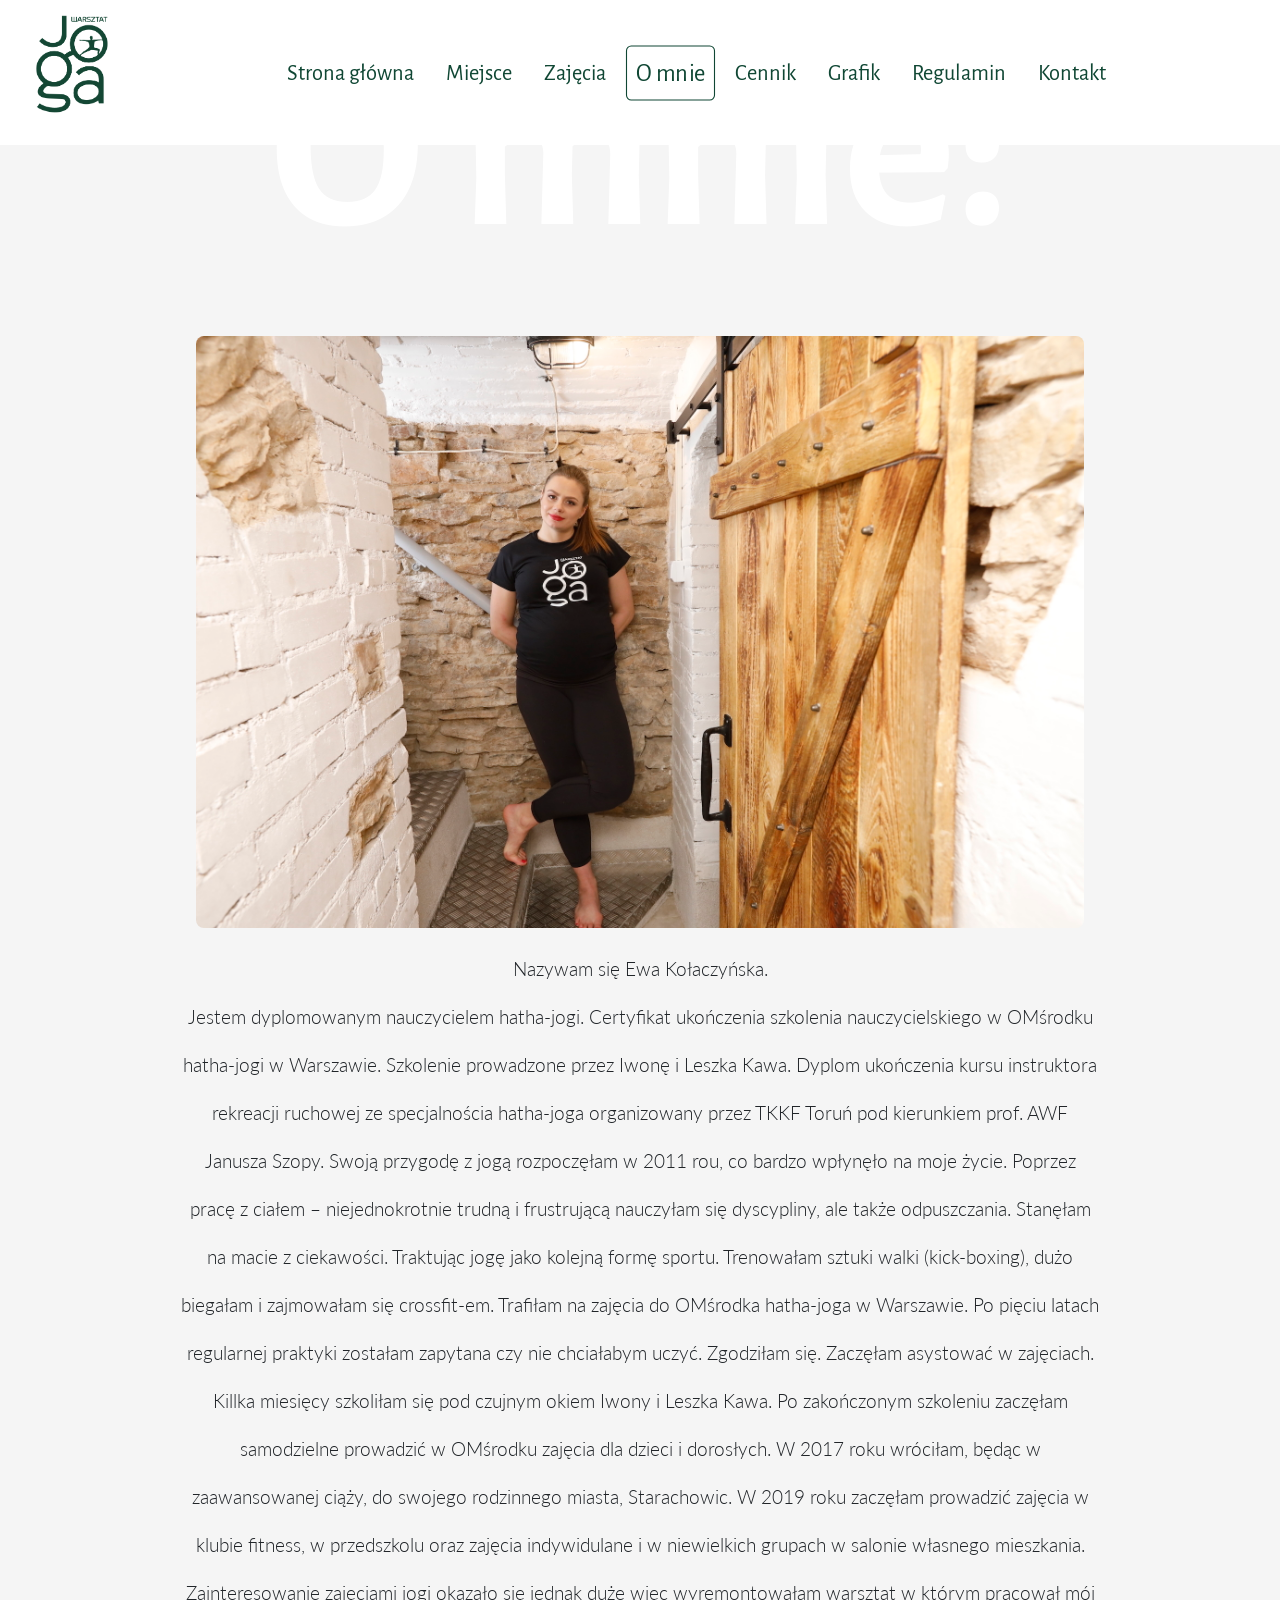
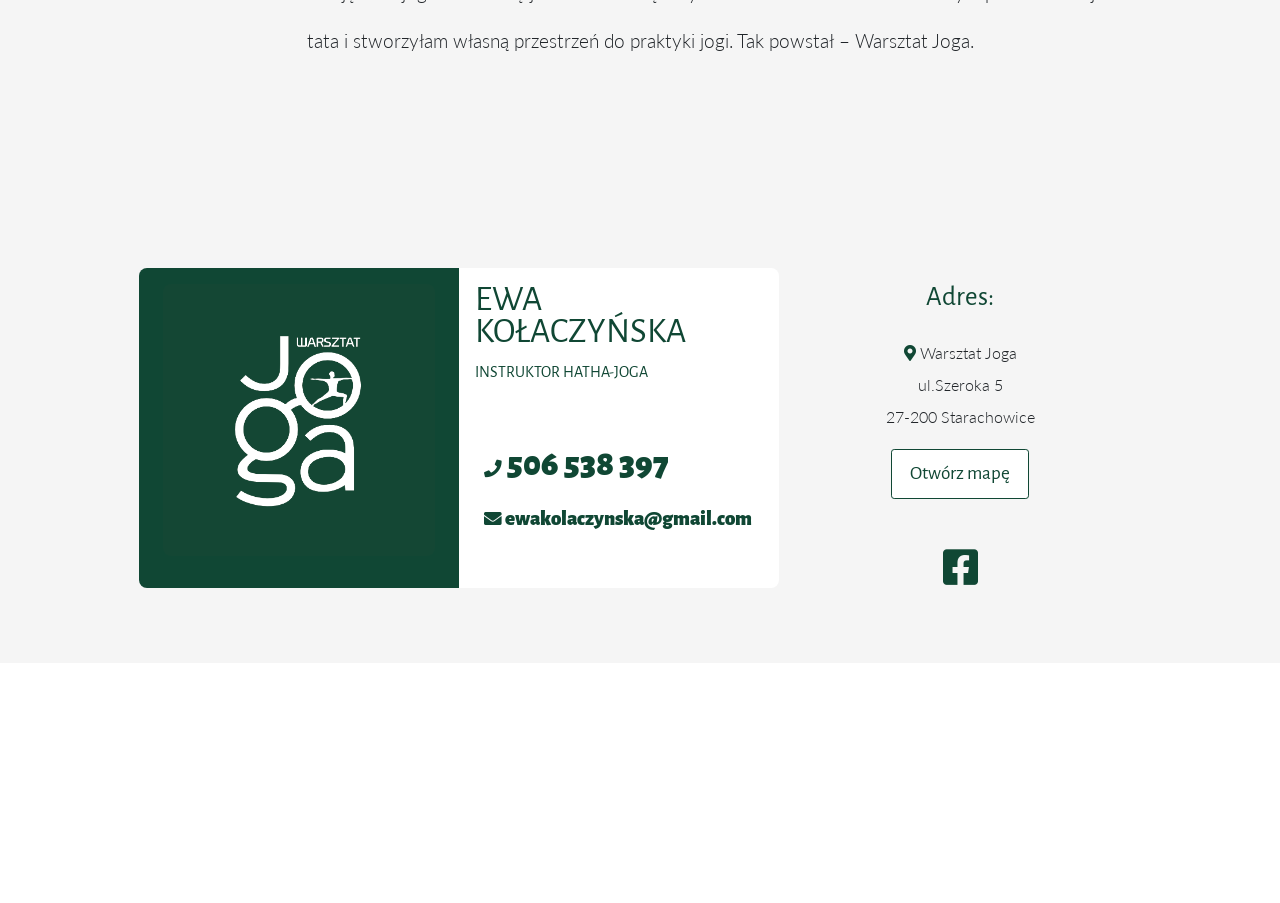
==== about-me.html @ 6dcc09ee "Add new files" ====
<!DOCTYPE html>
<html lang="en">

<head>
    <meta charset="UTF-8">
    <meta name="viewport" content="width=device-width, initial-scale=1.0">
    <meta http-equiv="X-UA-Compatible" content="ie=edge">
    <link rel="icon" type="image/png" href="images/favicon.ico">
    <link href="https://fonts.googleapis.com/css2?family=Alegreya+Sans:wght@300;400;700&family=Lato:ital,wght@0,300;0,400;1,300&display=swap" rel="stylesheet">
    <link href="https://use.fontawesome.com/releases/v5.0.8/css/all.css" rel="stylesheet">
    <link href="vendor/bootstrap.min.css" rel="stylesheet">
    <link rel="stylesheet" href="style.css">
    <title>Warsztat Joga</title>
</head>

<body>
    <!-- Navbar -->
    <nav class="navbar navbar-expand-xl">
        <a href="index.html"><img class="logo" src="images/logo-white.png" alt="logo"></a>
        <button class="navbar-toggler navbar-light" type="button" data-toggle="collapse" data-target="#navbarContent">
            <span class="navbar-toggler-icon"></span>
        </button>
        <div class="collapse navbar-collapse" id="navbarContent">
            <div class="navbar-nav">
                <a href="index.html" class="nav-item nav-link">Strona główna</a>
                <a href="place.html" class="nav-item nav-link">Miejsce</a>
                <a href="our-offer.html" class="nav-item nav-link">Zajęcia</a>
                <a href="about-me.html" class="nav-item nav-link active">O mnie</a>
                <a href="price-list.html" class="nav-item nav-link">Cennik</a>
                <a href="rooster.html" class="nav-item nav-link">Grafik</a>
                <a href="regulations.html" class="nav-item nav-link">Regulamin</a>
                <a href="contact.html" class="nav-item nav-link">Kontakt</a>
            </div>
        </div>
    </nav>

    <section class="top">
        <!-- About me -->
        <h1>O mnie:</h1>
        <div class="container">
            <div class="row about-me">
                <div class="col">
                    <img class="my-picture" src="images/ewa.jpg" alt="ewa">
                </div>
                <div class=" text-about-me">
                Nazywam się Ewa Kołaczyńska. <br>
                Jestem dyplomowanym nauczycielem hatha-jogi.
                Certyfikat ukończenia szkolenia nauczycielskiego w OMśrodku hatha-jogi w Warszawie. Szkolenie
                prowadzone
                przez Iwonę i Leszka Kawa.
                Dyplom ukończenia kursu instruktora rekreacji ruchowej ze specjalnościa hatha-joga organizowany
                przez
                TKKF Toruń pod kierunkiem prof. AWF Janusza Szopy.
                Swoją przygodę z jogą rozpoczęłam w 2011 rou, co bardzo wpłynęło na moje życie. Poprzez pracę z
                ciałem –
                niejednokrotnie trudną i frustrującą nauczyłam się dyscypliny, ale także odpuszczania. Stanęłam na
                macie
                z ciekawości. Traktując jogę jako kolejną formę sportu. Trenowałam sztuki walki (kick-boxing), dużo
                biegałam i zajmowałam się crossfit-em. Trafiłam na zajęcia do OMśrodka hatha-joga w Warszawie. Po
                pięciu
                latach regularnej praktyki zostałam zapytana czy nie chciałabym uczyć. Zgodziłam się. Zaczęłam
                asystować
                w zajęciach. Killka miesięcy szkoliłam się pod czujnym okiem Iwony i Leszka Kawa. Po zakończonym
                szkoleniu zaczęłam samodzielne prowadzić w OMśrodku zajęcia dla dzieci i dorosłych. W 2017 roku
                wróciłam, będąc w zaawansowanej ciąży, do swojego rodzinnego miasta, Starachowic. W 2019 roku
                zaczęłam
                prowadzić zajęcia w klubie fitness, w przedszkolu oraz zajęcia indywidulane i w niewielkich grupach
                w
                salonie własnego mieszkania. Zainteresowanie zajęciami jogi okazało się jednak duże więc
                wyremontowałam
                warsztat w którym pracował mój tata i stworzyłam własną przestrzeń do praktyki jogi. Tak powstał –
                Warsztat Joga.
                </div>
            </div>
        </div>
    </div>
        <!-- Footer -->
        <footer class="container-fluid">
            <div class="row site-footer">
                <div class="footer-col logo-col">
                    <a href="contact.html"><img class="logo-green" src="images/logo-green.png" alt="logo"></a>
                </div>
                <div class="footer-col contact-col">
                    <h2>EWA <br> KOŁACZYŃSKA</h2>
                    <h3 class="text-uppercase">Instruktor hatha-joga</h3><br>
                    <a class="phone" href="tel:506538397">
                        <i class="fas fa-phone bottle-green"><span class="phone-nr"> 506 538 397</span></i>
                    </a><br>
                    <a class="email" href="mailto:ewakolaczynska@gmail.com">
                        <i class="fas fa-envelope bottle-green"><span class="email-address">
                                ewakolaczynska@gmail.com</span></i>
                    </a>
                </div>
                
                <div class="footer-col  address-col">
                    <h2>Adres:</h2>
                    <p>
                        <i class="fas fa-map-marker-alt bottle-green"></i>
                        Warsztat Joga <br>
                        ul.Szeroka 5 <br> 27-200 Starachowice
                    </p>
                    <div class="button">
                        <a href="https://g.page/warsztatjoga?share" target="_blank"><button class="map-button"> Otwórz
                                mapę</button></a>
                    </div>
                    <span class="f-icon-wraper">
                    <a href="https://www.facebook.com/warsztatjoga" target="_blank"><i class="fab fa-facebook-square bottle-green f-icon"></i><a>
                    </span>
                </div>
        </footer>
    </section>

    <!-- Copyright -->
    <section class="container-fluid text-center copyright">
        &copy; Copyright 2020 Warsztat Joga Wszelkie prawa zastrzeżone
        <span class="d-block copyright-designed">Designed by Agnieszka Fila</span>
    </section>

    <script src="https://code.jquery.com/jquery-3.4.1.slim.min.js"
        integrity="sha384-J6qa4849blE2+poT4WnyKhv5vZF5SrPo0iEjwBvKU7imGFAV0wwj1yYfoRSJoZ+n" crossorigin="anonymous">
        </script>
    <script src="https://cdn.jsdelivr.net/npm/popper.js@1.16.0/dist/umd/popper.min.js"
        integrity="sha384-Q6E9RHvbIyZFJoft+2mJbHaEWldlvI9IOYy5n3zV9zzTtmI3UksdQRVvoxMfooAo" crossorigin="anonymous">
        </script>
    <script src="https://stackpath.bootstrapcdn.com/bootstrap/4.4.1/js/bootstrap.min.js"
        integrity="sha384-wfSDF2E50Y2D1uUdj0O3uMBJnjuUD4Ih7YwaYd1iqfktj0Uod8GCExl3Og8ifwB6" crossorigin="anonymous">
        </script>

</body>

</html>
---- style.css ----
/* Eric Meyer's Reset CSS v2.0 - http://cssreset.com */
html,body,div,span,applet,object,iframe,h1,h2,h3,h4,h5,h6,p,blockquote,pre,a,abbr,acronym,address,big,cite,code,del,dfn,em,img,ins,kbd,q,s,samp,small,strike,strong,sub,sup,tt,var,b,u,i,center,dl,dt,dd,ol,ul,li,fieldset,form,label,legend,table,caption,tbody,tfoot,thead,tr,th,td,article,aside,canvas,details,embed,figure,figcaption,footer,header,hgroup,menu,nav,output,ruby,section,summary,time,mark,audio,video{border:0;font-size:100%;font:inherit;vertical-align:baseline;margin:0;padding:0}article,aside,details,figcaption,figure,footer,header,hgroup,menu,nav,section{display:block}body{line-height:1}ol,ul{list-style:none}blockquote,q{quotes:none}blockquote:before,blockquote:after,q:before,q:after{content:none}table{border-collapse:collapse;border-spacing:0}

/* Global style */
body {
    font-family: 'Lato', sans-serif;
    font-size: 1.2rem;
    line-height: 3rem;
}

h1 {
    color: #ffffff;
    font-size: 5rem;
    font-family: 'Alegreya Sans', sans-serif; 
    font-weight: 700;
    text-align: center; 
    margin-bottom: 2rem;
}

@media screen and (min-width: 768px) {
    h1 {
        font-size: 15rem;
        margin-bottom: 10rem;
    }
}

h2 {
    color: #104734;
    font-size: 1.7rem;
    font-weight: 400;
    text-align: center;
    font-family: 'Alegreya Sans', sans-serif;   
    padding-top: 1rem;
}

h3 {
    color: #104734;
    font-size: 1rem;
    text-align: left;
    font-family: 'Alegreya Sans', sans-serif;   
}

p {
    margin: 2rem 0;
    font-weight: 300;
    text-align: center;
}

@media screen and (min-width: 768px) {
    p {
        margin: 6rem 0;
    }   
}

.logo {
    width: 4rem; 
}

@media screen and (min-width: 768px) {
    .logo {
        width: 7rem; 
    }
}

/* Navbar */
.navbar {
    background-color: #ffffff;
}

@media screen and (min-width: 1200px) {
    .navbar {
        width: 100%;
        position: fixed;
        z-index: 1;
        top: 0;
    }
}

@media screen and (min-width: 1200px) {
    #navbarContent {
        display: flex;
        justify-content: space-around;
    }
}

.nav-item {
    color: #303030;
    font-family: 'Alegreya Sans', sans-serif;
    font-size: 1.4rem;
    border-top: 1px solid #dcdcdc;
}

@media screen and (min-width: 1200px) {
    .nav-item {
        border-top: 1px solid transparent;
        padding: 0;
        margin: 0 .5rem;
        border-radius: .3rem;
        transition: .5s;
        color: #104734;
    }
}

@media screen and (min-width: 768px) {
    .nav-item:hover{
        color: #104734;
        transform: scale(1.1);
        background-color: #f5f5f5;
        border-radius: .3rem;
    }
}

@media screen and (min-width: 768px) {
    .active {
        transform: scale(1.1);
        background-color:#ffffff;
        border: 1px solid #104734;
    }
}

hr {
    margin: 0;
}

/* Top */
.top {
    margin-bottom: 15rem;
    background-color: #f5f5f5;
}

@media screen and (min-width: 1200px) {
    .top {
        margin: 8rem 0 15rem;
    }   
}

.about-joga-text {
    margin-top: 65%;
    padding: 1rem 1rem .5rem;
}

@media screen and (min-width: 768px) {
    .about-joga-text {
        padding: 3rem 1rem 2rem;
    }
}

.wrap {
    position: relative;
}

.background {
    position: absolute;
    transition: opacity 2s ease;
    width: 100%;
}

.background:hover {
    opacity: 0;
}

/*Place*/
.picture-wrap, .button-wrap {
    display: flex;
    justify-content: center;
}

.place-picture {
    width: 40rem;
    padding: 0;
    border-radius: .5rem;
}

a img {
    transition: 1s;
    padding: 3%;
}

a img:hover {
    transform: scale(1.1);
    color: #104734;
}

/* Rodzaje zajec */
.our-offer {
    font-weight: 300;
    text-align: center;
}

.classes {
    padding: 1rem;
    margin: 4rem 0;
}

@media screen and (min-width: 768px) {
    .classes {
        padding: 3rem 10rem;
        margin: 6rem 2rem;
    }
}

.picture-class {
    width: 100%
    
}

@media screen and (min-width: 768px) {
    .picture-class {
        width: 85%;
        padding: 0;
        margin: 1rem 0 2rem;
        border-radius: .5rem;
    }
}

/* About me */
.about-me {
    background-color: #f5f5f5;
    padding: 0 10%;
    display: flex;
    justify-content: center ;
}

.my-picture {
    width: 100%; 
    border-radius: .5rem;
}

.text-about-me {
    font-weight: 300;
    text-align: center;
}

/* Cennik */
.price-list {
    background-color: #f5f5f5;
    padding-bottom: 6rem;
}

.price {
    width: 16rem;
    height: 12rem;
    background-color: #ffffff;
    border-radius: .5rem;
    padding: 1rem;
    margin: 1.5rem 1.5rem;
    text-align: center;
}

.italic {
    font-style: italic;
}

.bold {
    font-weight: 700;
    width: 8rem;
}

/* Rooster */
.rooster {
    width: 12rem;
    height: 25rem;
    background-color: #ffffff;
    border-radius: .5rem;
    padding: 1rem;
    margin: 1.5rem 1rem;
    font-weight: 300;
}

.bold-green {
    color: #104734;
    font-weight: 700;
}

/* Regulamin */
.regulations {
    font-weight: 300;
    padding: 0 1rem;
    margin-bottom: 3rem;
}

.download {
    display: flex;
    justify-content:  center;
}

/* Kontakt */
.contact {
    display: flex;
    justify-content: center;
    padding-bottom: 6rem;
}

.contact p {
    padding: 0 1rem 0;
    margin: 0;
}

.form {
    padding: 4rem;
}

/*Go up*/
.go-up {
    text-align: center;
}

/* Stopka */
.footer-col{
    padding: 0;
    margin: 0;
}
.site-footer {
    padding-top: 8rem;
    background-color: #f5f5f5;
    display: flex;
    justify-content: center;
    align-items: center;
}

.logo-green {
    border-radius: .5rem;
    width: 17rem;
    background-color: #ffffff;
    padding: 0;
    margin: 0;
}

.bottle-green {
    color: #104734;
}

.logo-col {
   width: 20rem; 
   height: 20rem;
   border-top-left-radius: .5rem;
   border-top-right-radius: .5rem;
   display: flex;
   align-items: center;
   justify-content: center;
   background-color: #104734;
}

@media screen and (min-width: 768px) {
    .logo-col {
        border-top-right-radius: 0;
        border-top-left-radius: .5rem;
        border-bottom-left-radius: .5rem;    
    }    
}

.contact-col {
    width: 20rem; 
    height: 20rem;
    background-color: #ffffff;
    padding: 1rem;
    border-bottom-left-radius: .5rem;
    border-bottom-right-radius: .5rem;
}    
    
@media screen and (min-width: 768px) {
    .contact-col {
        border-bottom-left-radius: 0;
        border-top-right-radius: .5rem;    
    }
}

.address-col  {
    background-color: #f5f5f5;
    padding: 1rem 4rem 4rem;
}

@media screen and (min-width: 768px) {
    .address-col  {
        background-color: #f5f5f5;
        padding: 4rem;
        margin: 0 2rem;
    }
}

.contact-col h2 {
    text-align: left;
    font-size: 2.2rem;
    line-height: 2rem;
    padding: 0;
}

.phone-nr {
    font-family: 'Alegreya Sans', sans-serif;
    font-size: 2.2rem;
}

.email-address {
    font-family: 'Alegreya Sans', sans-serif;
    font-size: 1.3rem;
}

.phone, .email {
    font-family: 'Alegreya Sans', sans-serif;
    font-size: 1.1rem;
    padding: .5rem;
    border-radius: .3rem;
    border: 1px solid transparent;
}

.phone:hover, .email:hover {
    text-align: center;
    text-decoration: none;
    background-color: #f5f5f5;
    color: #777777;
    padding: .5rem;
    border-radius: .3rem;
    border: 1px solid #104734;
}

.footer-col p {
    font-size: 1rem;
    line-height: 2rem;
    margin: 0;
    padding-top: 1rem;
}

.map {
    display: flex;
    justify-content: center;
    margin-top: 2rem;
}
button {
    color: #104734;
    background-color: #ffffff;
    font-family: 'Alegreya Sans', sans-serif;
    font-size: 1.2rem;
    padding: 0 1.1rem;
    margin: 1rem;
    border-radius: .2rem;
    border: 1px solid #104734;
    cursor: pointer;
}

button:hover {
    background-color: #f5f5f5;    
}

.f-icon-wraper {
    display: flex;
    justify-content: center;
    padding-top: 2rem;
}
.f-icon {
    font-size: 2.5rem;
}

/* Copyright */
.copyright {
    padding: 10rem 0 2rem;
    position: fixed;
    bottom: 0;
    z-index: -1;
    font-size: .9rem;
    color: #a9a9a9;
    background-color: #383838;
}

@media screen and (min-width: 768px) {
    .copyright {
        bottom: 0;
        z-index: -1;
    }
}

.copyright-designed {
    font-size: .7rem;
}
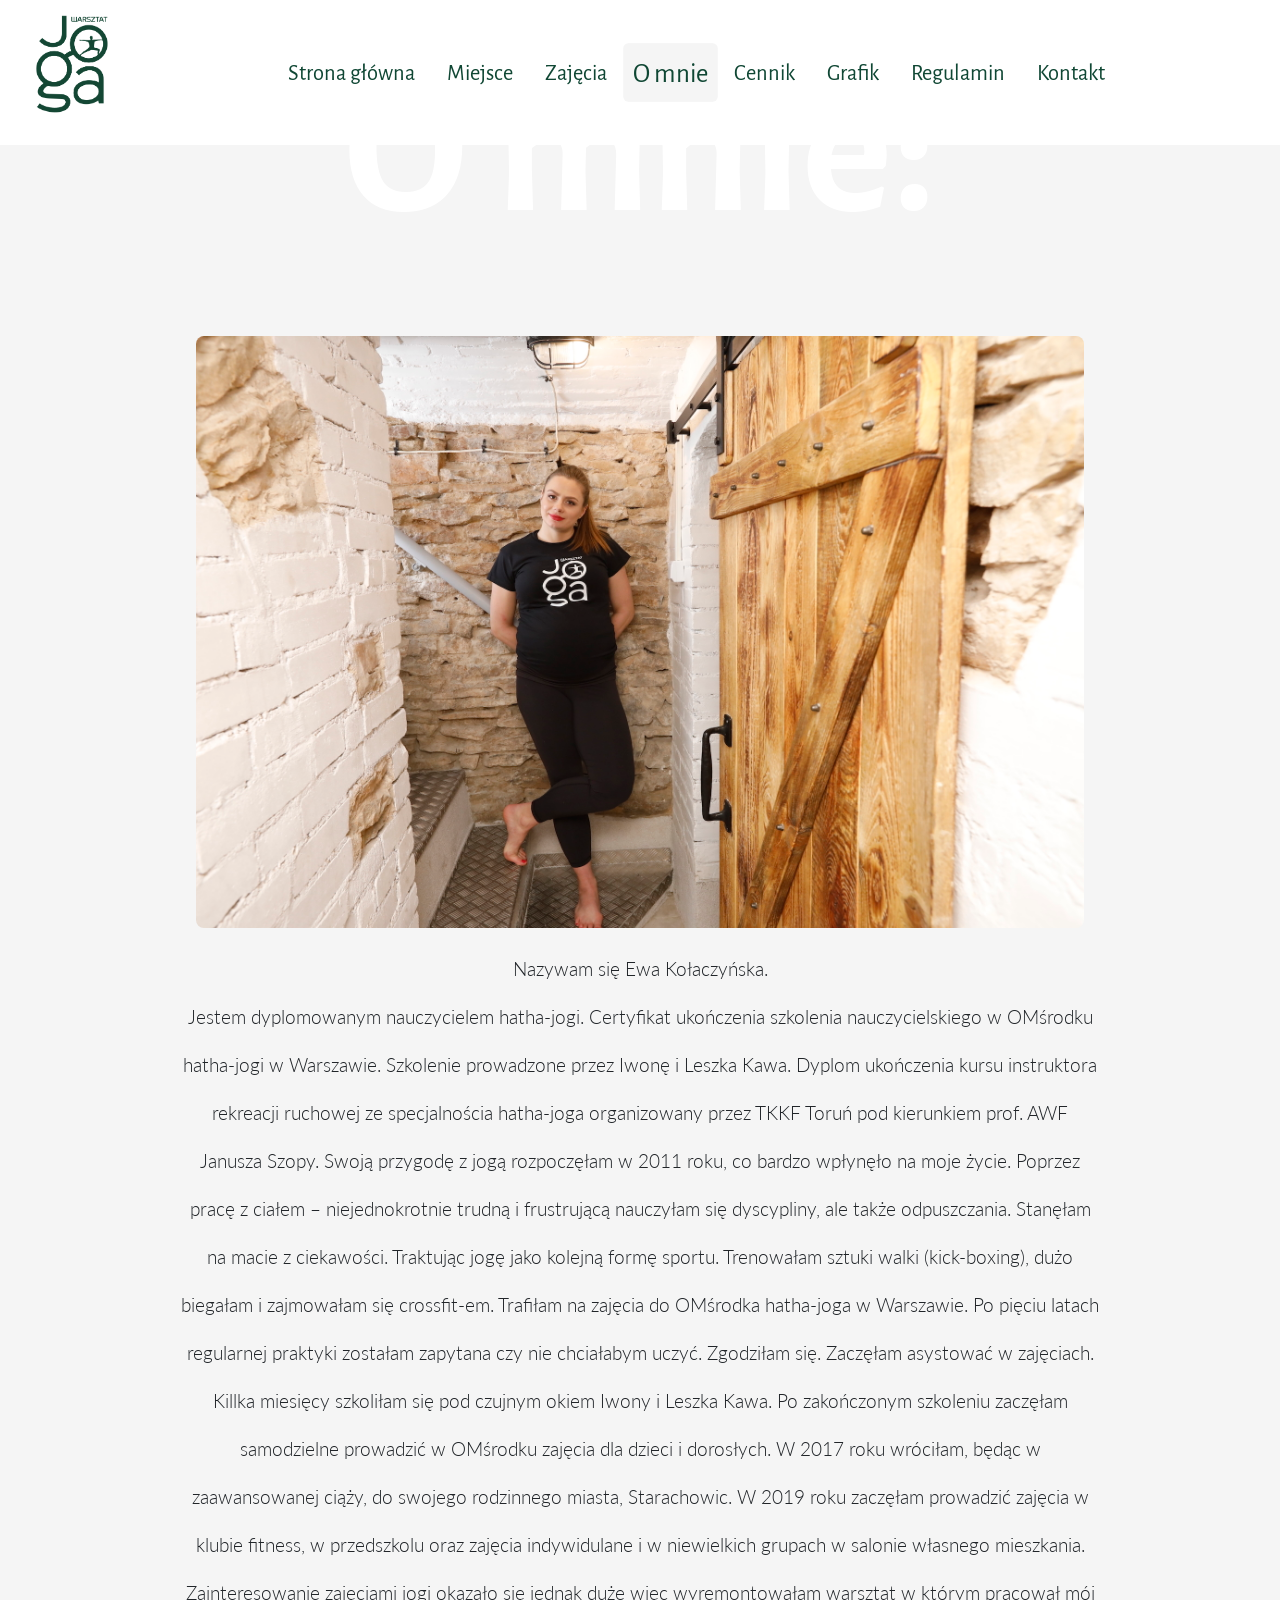
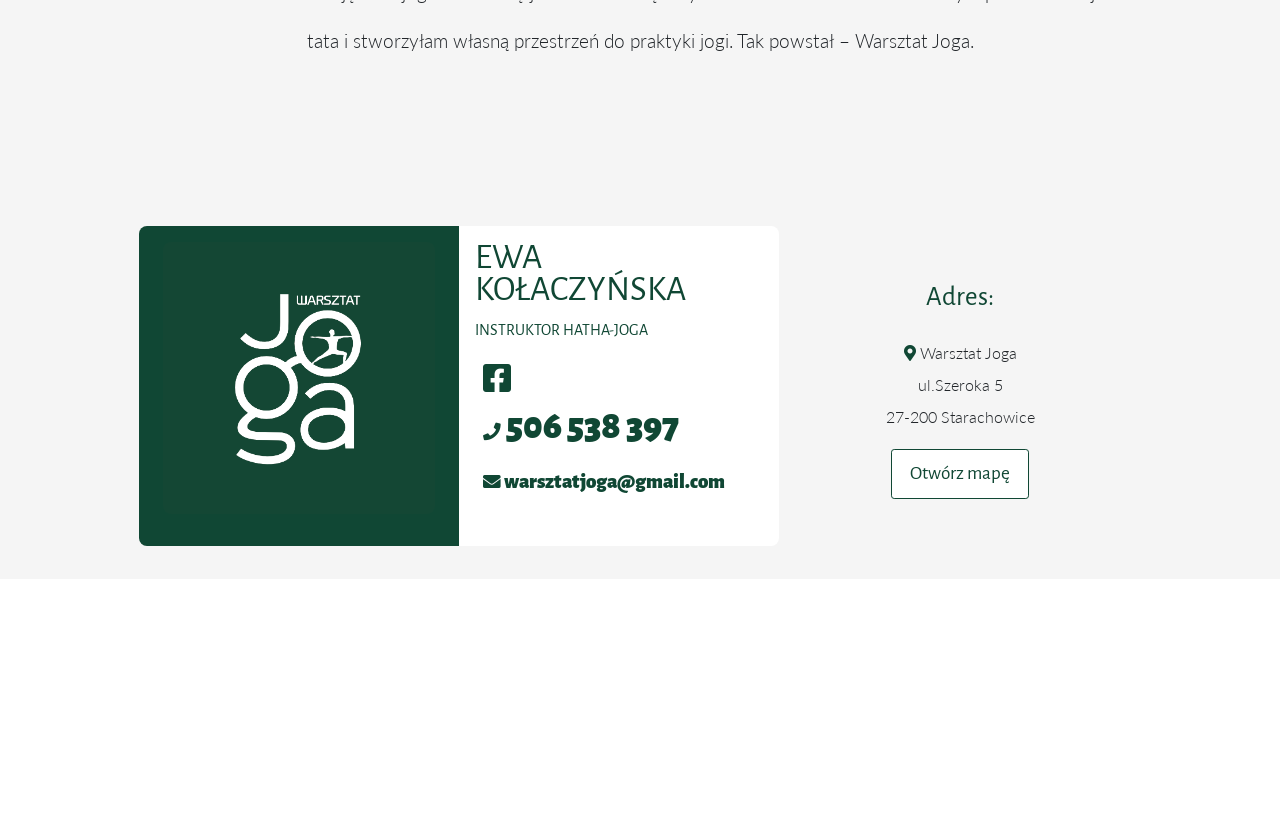
==== commit 6be5799d: "changed files" ====
--- a/about-me.html
+++ b/about-me.html
@@ -51,7 +51,7 @@
                 Dyplom ukończenia kursu instruktora rekreacji ruchowej ze specjalnościa hatha-joga organizowany
                 przez
                 TKKF Toruń pod kierunkiem prof. AWF Janusza Szopy.
-                Swoją przygodę z jogą rozpoczęłam w 2011 rou, co bardzo wpłynęło na moje życie. Poprzez pracę z
+                Swoją przygodę z jogą rozpoczęłam w 2011 roku, co bardzo wpłynęło na moje życie. Poprzez pracę z
                 ciałem –
                 niejednokrotnie trudną i frustrującą nauczyłam się dyscypliny, ale także odpuszczania. Stanęłam na
                 macie
@@ -82,16 +82,18 @@
                 </div>
                 <div class="footer-col contact-col">
                     <h2>EWA <br> KOŁACZYŃSKA</h2>
-                    <h3 class="text-uppercase">Instruktor hatha-joga</h3><br>
-                    <a class="phone" href="tel:506538397">
-                        <i class="fas fa-phone bottle-green"><span class="phone-nr"> 506 538 397</span></i>
-                    </a><br>
-                    <a class="email" href="mailto:ewakolaczynska@gmail.com">
-                        <i class="fas fa-envelope bottle-green"><span class="email-address">
-                                ewakolaczynska@gmail.com</span></i>
-                    </a>
+                    <h3 class="text-uppercase">Instruktor hatha-joga</h3>
+                    <a href="https://www.facebook.com/warsztatjoga" target="_blank"><i
+                            class="fab fa-facebook-square bottle-green facebook-icon"></i><a><br>
+                            <a class="phone" href="tel:506538397">
+                                <i class="fas fa-phone bottle-green phone-icon"><span class="phone-nr">
+                                        506 538 397</span></i>
+                            </a><br>
+                            <a class="email" href="mailto:ewakolaczynska@gmail.com">
+                                <i class="fas fa-envelope bottle-green email-icon"><span class="email-address">
+                                        warsztatjoga@gmail.com</span></i>
+                            </a><br>
                 </div>
-                
                 <div class="footer-col  address-col">
                     <h2>Adres:</h2>
                     <p>
@@ -103,9 +105,6 @@
                         <a href="https://g.page/warsztatjoga?share" target="_blank"><button class="map-button"> Otwórz
                                 mapę</button></a>
                     </div>
-                    <span class="f-icon-wraper">
-                    <a href="https://www.facebook.com/warsztatjoga" target="_blank"><i class="fab fa-facebook-square bottle-green f-icon"></i><a>
-                    </span>
                 </div>
         </footer>
     </section>
--- a/style.css
+++ b/style.css
@@ -19,7 +19,7 @@
 
 @media screen and (min-width: 768px) {
     h1 {
-        font-size: 15rem;
+        font-size: 12rem;
         margin-bottom: 10rem;
     }
 }
@@ -99,22 +99,23 @@
         transition: .5s;
         color: #104734;
     }
-}
-
-@media screen and (min-width: 768px) {
-    .nav-item:hover{
-        color: #104734;
-        transform: scale(1.1);
-        background-color: #f5f5f5;
+} 
+
+.nav-item:hover {
+    color: #104734;    
+}
+
+@media screen and (min-width: 1200px) {
+    .nav-item:hover {
+        transform: scale(1.2);
         border-radius: .3rem;
     }
 }
 
-@media screen and (min-width: 768px) {
+@media screen and (min-width: 1200px) {
     .active {
-        transform: scale(1.1);
-        background-color:#ffffff;
-        border: 1px solid #104734;
+        transform: scale(1.2);
+        background-color:#f5f5f5;
     }
 }
 
@@ -189,13 +190,13 @@
 
 .classes {
     padding: 1rem;
-    margin: 4rem 0;
+    margin: 3rem 0;
 }
 
 @media screen and (min-width: 768px) {
     .classes {
-        padding: 3rem 10rem;
-        margin: 6rem 2rem;
+        padding: 2rem 10rem;
+        margin: 5rem 2rem;
     }
 }
 
@@ -331,8 +332,8 @@
 }
 
 .logo-col {
-   width: 20rem; 
-   height: 20rem;
+   width: 18rem; 
+   height: 18rem;
    border-top-left-radius: .5rem;
    border-top-right-radius: .5rem;
    display: flex;
@@ -343,6 +344,8 @@
 
 @media screen and (min-width: 768px) {
     .logo-col {
+        width: 20rem; 
+        height: 20rem;
         border-top-right-radius: 0;
         border-top-left-radius: .5rem;
         border-bottom-left-radius: .5rem;    
@@ -350,8 +353,8 @@
 }
 
 .contact-col {
-    width: 20rem; 
-    height: 20rem;
+    width: 18rem; 
+    height: 18rem;
     background-color: #ffffff;
     padding: 1rem;
     border-bottom-left-radius: .5rem;
@@ -360,6 +363,8 @@
     
 @media screen and (min-width: 768px) {
     .contact-col {
+        width: 20rem; 
+        height: 20rem;
         border-bottom-left-radius: 0;
         border-top-right-radius: .5rem;    
     }
@@ -387,12 +392,22 @@
 
 .phone-nr {
     font-family: 'Alegreya Sans', sans-serif;
-    font-size: 2.2rem;
+    font-size: 2.4rem;
 }
 
 .email-address {
     font-family: 'Alegreya Sans', sans-serif;
     font-size: 1.3rem;
+}
+
+.facebook-icon {
+    font-size: 2rem;
+    margin: .5rem;
+    transition: .5s;
+}
+
+.phone-icon, .email-icon {
+    transition: .5s;
 }
 
 .phone, .email {
@@ -400,17 +415,19 @@
     font-size: 1.1rem;
     padding: .5rem;
     border-radius: .3rem;
-    border: 1px solid transparent;
-}
-
-.phone:hover, .email:hover {
-    text-align: center;
+    transition: 1s;
+}
+
+.phone-icon:hover, .email-icon:hover {
+    transform: scale(1.1);
+    /* text-decoration: none;
+    border-radius: .3rem; */
+}
+
+.facebook-icon:hover {
+    transform: scale(1.2);
     text-decoration: none;
-    background-color: #f5f5f5;
-    color: #777777;
-    padding: .5rem;
     border-radius: .3rem;
-    border: 1px solid #104734;
 }
 
 .footer-col p {
@@ -439,15 +456,6 @@
 
 button:hover {
     background-color: #f5f5f5;    
-}
-
-.f-icon-wraper {
-    display: flex;
-    justify-content: center;
-    padding-top: 2rem;
-}
-.f-icon {
-    font-size: 2.5rem;
 }
 
 /* Copyright */
